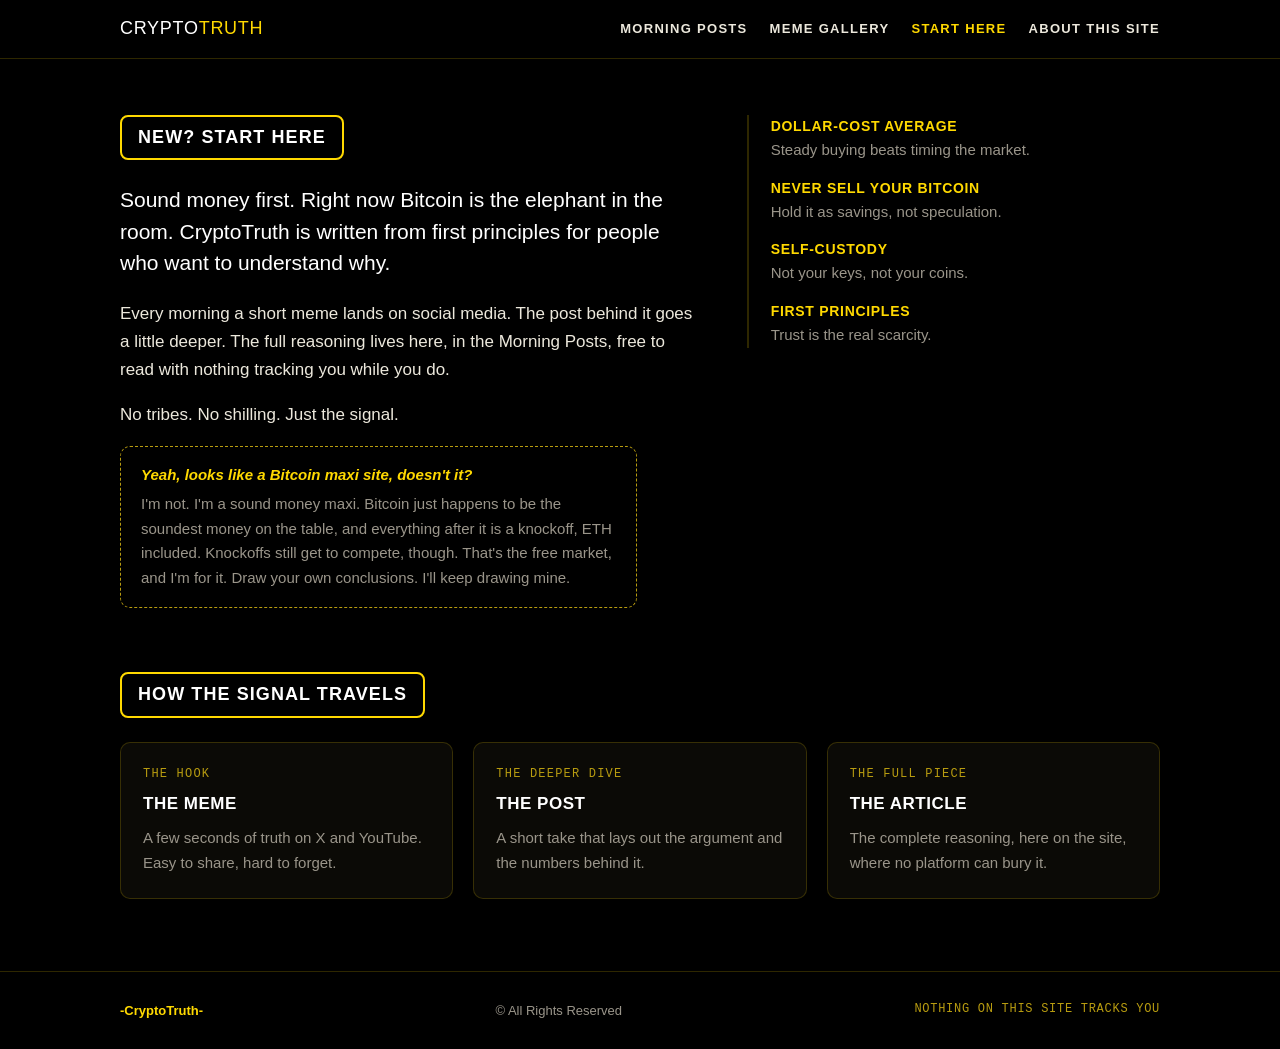
==== docs/start/index.html @ d20cdf13 "Build the CryptoTruth site: home, Morning Posts, Meme Gallery, Start Here, About Static site generat" ====
<!doctype html>
<html lang="en">
<head>
<meta charset="utf-8">
<meta name="viewport" content="width=device-width, initial-scale=1">
<meta name="referrer" content="no-referrer">
<title>Start Here | CryptoTruth</title>
<meta name="description" content="Sound money, first principles, and the signal behind the noise.">
<link rel="stylesheet" href="../assets/site.css">
</head>
<body>
<header class="top">
  <div class="top-inner">
    <a class="mark" href="../" aria-label="CryptoTruth home">CRYPTO<span>TRUTH</span></a>
    <button class="menu-btn" id="menu-btn" type="button" aria-expanded="false" aria-controls="main-nav">Menu</button>
    <nav class="nav" id="main-nav" aria-label="Main">
      <a href="../posts/">Morning Posts</a>
      <a href="../gallery/">Meme Gallery</a>
      <a href="../start/" aria-current="page">Start Here</a>
      <a href="../about/">About This Site</a>
    </nav>
  </div>
</header>
<main class="page">
<section class="intro">
  <div>
    <h2 class="box-title">New? Start Here</h2>
    <p class="lede">Sound money first. Right now Bitcoin is the elephant in the room. CryptoTruth is written from first principles for people who want to understand why.</p>
    <p>Every morning a short meme lands on social media. The post behind it goes a little deeper. The full reasoning lives here, in the Morning Posts, free to read with nothing tracking you while you do.</p>
    <p>No tribes. No shilling. Just the signal.</p>
    <aside class="aside">
      <b>Yeah, looks like a Bitcoin maxi site, doesn't it?</b>
      I'm not. I'm a sound money maxi. Bitcoin just happens to be the soundest money on the table, and everything after it is a knockoff, ETH included. Knockoffs still get to compete, though. That's the free market, and I'm for it. Draw your own conclusions. I'll keep drawing mine.
    </aside>
  </div>
  <ul class="tenets" aria-label="Core positions">
    <li><b>Dollar-cost average</b>Steady buying beats timing the market.</li>
    <li><b>Never sell your Bitcoin</b>Hold it as savings, not speculation.</li>
    <li><b>Self-custody</b>Not your keys, not your coins.</li>
    <li><b>First principles</b>Trust is the real scarcity.</li>
  </ul>
</section>

<section aria-labelledby="path-title">
  <h2 class="box-title" id="path-title">How the Signal Travels</h2>
  <div class="path">
    <div class="step"><div class="n">THE HOOK</div><h3>The Meme</h3><p>A few seconds of truth on X and YouTube. Easy to share, hard to forget.</p></div>
    <div class="step"><div class="n">THE DEEPER DIVE</div><h3>The Post</h3><p>A short take that lays out the argument and the numbers behind it.</p></div>
    <div class="step"><div class="n">THE FULL PIECE</div><h3>The Article</h3><p>The complete reasoning, here on the site, where no platform can bury it.</p></div>
  </div>
</section>

</main>
<footer>
  <div class="foot">
    <span class="sign">-CryptoTruth-</span>
    <span>&copy; All Rights Reserved</span>
    <span class="clean">Nothing on this site tracks you</span>
  </div>
</footer>
<script src="../assets/site.js"></script>
</body>
</html>
---- docs/assets/site.css ----
/* CryptoTruth site styles. One look: black + signal gold, matching the memes.
   No web fonts: system fonts only, so no third-party requests. */
:root {
  --ink: #000000;
  --panel: #0b0a06;
  --gold: #ffd900;
  --gold-dim: #b89c10;
  --gold-faint: rgba(255, 217, 0, 0.18);
  --text: #ece8dc;
  --muted: #9a958a;
  --display: "Arial Black", "Helvetica Neue", Arial, "Liberation Sans", sans-serif;
  --body: "Helvetica Neue", Arial, "Liberation Sans", sans-serif;
  --mono: ui-monospace, "SF Mono", Consolas, "Liberation Mono", monospace;
  color-scheme: dark;
}
* { box-sizing: border-box; }
html, body { background: var(--ink); color: var(--text); }
body { font-family: var(--body); font-size: 17px; line-height: 1.65; margin: 0; }
a { color: var(--gold); text-decoration: none; }
a:hover, a:focus-visible { text-decoration: underline; text-underline-offset: 3px; }
:focus-visible { outline: 2px solid var(--gold); outline-offset: 3px; }
img, video { max-width: 100%; }

/* Header */
.top { position: sticky; top: 0; z-index: 10; background: rgba(0,0,0,0.9); backdrop-filter: blur(6px); border-bottom: 1px solid var(--gold-faint); }
.top-inner { max-width: 1080px; margin: 0 auto; padding: 14px 20px; display: flex; align-items: center; justify-content: space-between; gap: 16px; flex-wrap: wrap; }
.mark { font-family: var(--display); font-size: 18px; letter-spacing: 0.04em; color: #fff; }
.mark span { color: var(--gold); }
.mark:hover { text-decoration: none; }
.nav { display: flex; gap: 22px; flex-wrap: wrap; font-size: 13px; text-transform: uppercase; letter-spacing: 0.1em; font-weight: 700; }
.nav a { color: var(--text); }
.nav a:hover, .nav a:focus-visible, .nav a[aria-current] { color: var(--gold); }
.menu-btn { display: none; background: transparent; border: 1px solid var(--gold-dim); color: var(--gold); border-radius: 8px; padding: 6px 12px; font: 700 12px var(--body); letter-spacing: 0.1em; text-transform: uppercase; cursor: pointer; }

/* Shared pieces */
.box-title { display: inline-block; border: 2px solid var(--gold); border-radius: 8px; padding: 6px 16px; margin: 0 0 24px; font-family: var(--display); font-size: 18px; letter-spacing: 0.06em; text-transform: uppercase; color: #fff; }
.label { font-family: var(--mono); font-size: 12px; letter-spacing: 0.12em; text-transform: uppercase; color: var(--gold); margin-bottom: 6px; }
.sig { color: var(--gold); font-weight: 700; font-size: clamp(14px, 2vw, 17px); }
.sig em { font-weight: 400; }
.btn { display: inline-block; background: var(--gold); color: var(--ink); font-weight: 800; text-transform: uppercase; letter-spacing: 0.08em; font-size: 13px; padding: 12px 18px; border-radius: 8px; white-space: nowrap; }
.btn:hover, .btn:focus-visible { text-decoration: none; background: #fff; }
.page { max-width: 1080px; margin: 0 auto; padding: 56px 20px 32px; display: grid; gap: 64px; }
.narrow { max-width: 720px; margin: 0 auto; padding: 0 20px; }
.prose p { margin: 0 0 1.1em; }
.prose h2 { margin: 1.8em 0 0.6em; font-family: var(--display); font-weight: 900; font-size: 22px; text-transform: uppercase; letter-spacing: 0.02em; color: #fff; }
.prose blockquote { margin: 1.4em 0; padding: 4px 0 4px 22px; border-left: 3px solid var(--gold); font-size: 21px; line-height: 1.5; color: #fff; }
.prose blockquote p { margin: 0; }
.prose ul, .prose ol { padding-left: 1.2em; margin: 0 0 1.1em; }
.prose li { margin-bottom: 0.4em; }
.prose li::marker { color: var(--gold); }
.page-head { padding-block: 48px 8px; }
.page-head h1 { margin: 0 0 12px; font-family: var(--display); font-weight: 900; color: #fff; text-transform: uppercase; font-size: clamp(28px, 5vw, 44px); line-height: 1.15; text-wrap: balance; }
.page-head p { margin: 0; color: var(--muted); max-width: 62ch; }

/* Home hero */
.hero { position: relative; overflow: hidden; border-bottom: 1px solid var(--gold-faint); }
#rain { position: absolute; inset: 0; width: 100%; height: 100%; display: block; }
.hero-inner { position: relative; max-width: 1080px; margin: 0 auto; padding: clamp(90px, 16vw, 170px) 20px; display: flex; flex-direction: column; align-items: center; gap: 18px; text-align: center; }
.frame { margin: 0; background: var(--ink); border: 3px solid var(--gold); border-radius: 12px; padding: 18px clamp(20px, 5vw, 44px); font-family: var(--display); font-weight: 900; color: #fff; font-size: clamp(22px, 4.6vw, 44px); line-height: 1.2; text-transform: uppercase; text-wrap: balance; max-width: 100%; }
.lede-band { display: grid; grid-template-columns: minmax(0, 1.4fr) minmax(0, 1fr); gap: 40px; align-items: center; }
.lede-band p { margin: 0; font-size: 21px; line-height: 1.5; color: #fff; max-width: 60ch; }

/* Start Here */
.intro { display: grid; grid-template-columns: minmax(0, 1.4fr) minmax(0, 1fr); gap: 48px; align-items: start; }
.intro p { margin: 0 0 1em; max-width: 62ch; }
.intro .lede { font-size: 21px; line-height: 1.5; color: #fff; }
.aside { display: block; margin-top: 8px; padding: 16px 20px; border: 1px dashed var(--gold-dim); border-radius: 10px; font-size: 15px; color: var(--muted); max-width: 62ch; }
.aside b { display: block; color: var(--gold); margin-bottom: 4px; font-style: italic; }
.tenets { list-style: none; margin: 0; padding: 0 0 0 22px; display: grid; gap: 14px; border-left: 2px solid var(--gold-faint); }
.tenets li { font-size: 15px; color: var(--muted); }
.tenets b { display: block; color: var(--gold); font-family: var(--display); font-weight: 900; text-transform: uppercase; letter-spacing: 0.05em; font-size: 14px; }
.path { display: grid; grid-template-columns: repeat(3, minmax(0, 1fr)); gap: 20px; }
.step { border: 1px solid var(--gold-faint); border-radius: 10px; padding: 22px; background: var(--panel); }
.step .n { font-family: var(--mono); font-size: 12px; color: var(--gold-dim); letter-spacing: 0.1em; }
.step h3 { margin: 6px 0 8px; font-family: var(--display); text-transform: uppercase; font-size: 17px; color: #fff; letter-spacing: 0.03em; }
.step p { margin: 0; font-size: 15px; color: var(--muted); }

/* Post lists */
.posts { display: grid; border-top: 1px solid var(--gold-faint); }
.post-row { display: grid; grid-template-columns: 150px minmax(0, 1fr); gap: 24px; padding-block: 26px; border-bottom: 1px solid var(--gold-faint); }
.post-row .meta { font-family: var(--mono); font-size: 12px; color: var(--gold-dim); text-transform: uppercase; letter-spacing: 0.08em; padding-top: 5px; }
.post-row h3 { margin: 0 0 6px; font-family: var(--display); font-size: 22px; line-height: 1.25; text-transform: uppercase; text-wrap: balance; }
.post-row h3 a { color: #fff; }
.post-row h3 a:hover { color: var(--gold); }
.post-row p { margin: 0; color: var(--muted); max-width: 64ch; }
.all { margin-top: 20px; font-weight: 700; font-size: 14px; text-transform: uppercase; letter-spacing: 0.1em; }

/* Gallery */
.gallery { display: grid; grid-template-columns: repeat(auto-fill, minmax(220px, 1fr)); gap: 20px; }
.tile { display: grid; gap: 10px; color: #fff; }
.tile img { width: 100%; aspect-ratio: 1 / 1; object-fit: cover; border: 2px solid var(--gold-faint); border-radius: 10px; display: block; }
.tile:hover { text-decoration: none; }
.tile:hover img { border-color: var(--gold); }
.tile span { font-family: var(--display); text-transform: uppercase; font-size: 15px; }
.tile small { font-family: var(--mono); color: var(--gold-dim); font-size: 11px; letter-spacing: 0.1em; }

/* Article */
.meme { padding-block: 40px 8px; display: grid; gap: 18px; justify-items: center; text-align: center; }
.crumb { font-family: var(--mono); font-size: 12px; letter-spacing: 0.1em; text-transform: uppercase; color: var(--gold-dim); }
.video { width: 100%; max-width: 560px; aspect-ratio: 1 / 1; border: 2px solid var(--gold-faint); border-radius: 12px; overflow: hidden; background: #000; }
.video video { width: 100%; height: 100%; display: block; object-fit: cover; }
.sound { font-size: 13px; color: var(--muted); margin-top: -8px; }
.meme h1 { margin: 6px 0 0; font-family: var(--display); font-weight: 900; color: #fff; text-transform: uppercase; font-size: clamp(26px, 5vw, 40px); line-height: 1.15; text-wrap: balance; }
.meta-line { font-family: var(--mono); font-size: 13px; color: var(--muted); display: flex; gap: 8px 18px; flex-wrap: wrap; justify-content: center; }
.take { margin-block: 36px; border: 1px solid var(--gold-faint); border-left: 3px solid var(--gold); border-radius: 10px; background: var(--panel); padding: 20px 24px; }
.take p { margin: 0; }
.sample { font-family: var(--mono); font-size: 12px; color: var(--gold-dim); border: 1px dashed var(--gold-dim); border-radius: 6px; padding: 6px 10px; display: inline-block; margin-bottom: 18px; }
article.prose { font-size: 18px; line-height: 1.7; }
.signoff { margin-top: 2.4em; }
.signoff .name { color: var(--gold); font-weight: 700; }
.signoff .rights { margin-top: 2.2em; color: var(--muted); font-size: 15px; }
.signoff .toc { font-weight: 700; font-size: 15px; }
.channels { margin-block: 48px 24px; border-top: 1px solid var(--gold-faint); padding-top: 28px; display: grid; gap: 16px; }
.chips { display: flex; flex-wrap: wrap; gap: 10px; }
.chip { border: 1px solid var(--gold-dim); border-radius: 999px; padding: 7px 16px; font-size: 14px; font-weight: 700; color: var(--text); background: transparent; font-family: inherit; cursor: pointer; }
a.chip:hover, button.chip:hover, .chip:focus-visible { border-color: var(--gold); color: var(--gold); text-decoration: none; }
.chip.soon { opacity: 0.55; cursor: default; }
.chip.soon small { font-weight: 400; color: var(--muted); }
.copied { font-size: 13px; color: var(--gold); min-height: 1.2em; }
.pager { display: grid; grid-template-columns: 1fr 1fr; gap: 14px; margin-bottom: 60px; }
.pager a { border: 1px solid var(--gold-faint); border-radius: 10px; padding: 16px 18px; display: grid; gap: 4px; color: #fff; font-weight: 700; }
.pager a:hover { border-color: var(--gold); text-decoration: none; }
.pager small { font-family: var(--mono); font-weight: 400; font-size: 11px; letter-spacing: 0.1em; text-transform: uppercase; color: var(--gold-dim); }
.pager .next { text-align: right; }

/* Transparency note */
.note { border: 2px solid var(--gold); border-radius: 12px; padding: 26px clamp(20px, 4vw, 36px); display: grid; grid-template-columns: minmax(0, 1fr) auto; gap: 24px; align-items: center; }
.note h2 { margin: 0 0 6px; font-family: var(--display); font-size: 20px; text-transform: uppercase; color: #fff; letter-spacing: 0.03em; }
.note p { margin: 0; color: var(--muted); max-width: 66ch; }

/* Footer */
footer { border-top: 1px solid var(--gold-faint); margin-top: 40px; }
.foot { max-width: 1080px; margin: 0 auto; padding: 28px 20px; display: flex; flex-wrap: wrap; gap: 12px 28px; justify-content: space-between; font-size: 13px; color: var(--muted); }
.foot .sign { color: var(--gold); font-weight: 700; }
.foot .clean { font-family: var(--mono); font-size: 12px; letter-spacing: 0.06em; text-transform: uppercase; color: var(--gold-dim); }

@media (max-width: 760px) {
  .intro, .note, .lede-band { grid-template-columns: 1fr; }
  .path { grid-template-columns: 1fr; }
  .post-row { grid-template-columns: 1fr; gap: 6px; }
  .menu-btn { display: inline-block; }
  .nav { display: none; width: 100%; flex-direction: column; gap: 12px; padding-block: 8px 4px; font-size: 14px; }
  .nav.open { display: flex; }
  .pager { grid-template-columns: 1fr; }
  .pager .next { text-align: left; }
}
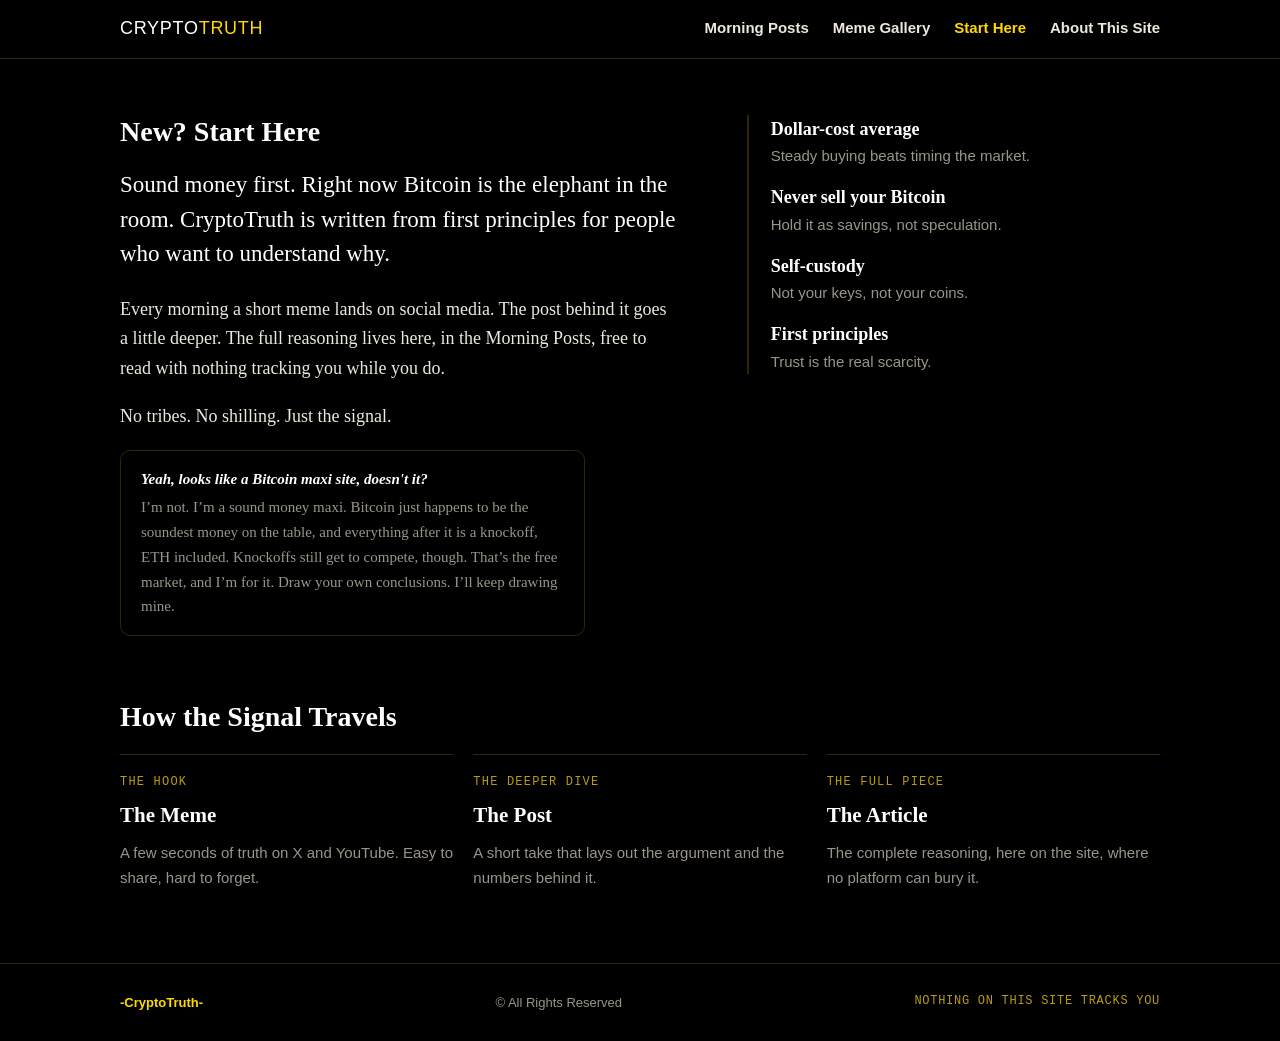
==== commit da6a0d2a: "Make Start Here and About This Site plain-text pages Both are now Markdown files like the posts, so " ====
--- a/docs/start/index.html
+++ b/docs/start/index.html
@@ -28,10 +28,7 @@
     <p class="lede">Sound money first. Right now Bitcoin is the elephant in the room. CryptoTruth is written from first principles for people who want to understand why.</p>
     <p>Every morning a short meme lands on social media. The post behind it goes a little deeper. The full reasoning lives here, in the Morning Posts, free to read with nothing tracking you while you do.</p>
     <p>No tribes. No shilling. Just the signal.</p>
-    <aside class="aside">
-      <b>Yeah, looks like a Bitcoin maxi site, doesn't it?</b>
-      I'm not. I'm a sound money maxi. Bitcoin just happens to be the soundest money on the table, and everything after it is a knockoff, ETH included. Knockoffs still get to compete, though. That's the free market, and I'm for it. Draw your own conclusions. I'll keep drawing mine.
-    </aside>
+    <aside class="aside"><b>Yeah, looks like a Bitcoin maxi site, doesn&#x27;t it?</b>I&rsquo;m not. I&rsquo;m a sound money maxi. Bitcoin just happens to be the soundest money on the table, and everything after it is a knockoff, ETH included. Knockoffs still get to compete, though. That&rsquo;s the free market, and I&rsquo;m for it. Draw your own conclusions. I&rsquo;ll keep drawing mine.</aside>
   </div>
   <ul class="tenets" aria-label="Core positions">
     <li><b>Dollar-cost average</b>Steady buying beats timing the market.</li>
@@ -40,16 +37,14 @@
     <li><b>First principles</b>Trust is the real scarcity.</li>
   </ul>
 </section>
-
-<section aria-labelledby="path-title">
-  <h2 class="box-title" id="path-title">How the Signal Travels</h2>
+<section>
+  <h2 class="box-title">How the Signal Travels</h2>
   <div class="path">
     <div class="step"><div class="n">THE HOOK</div><h3>The Meme</h3><p>A few seconds of truth on X and YouTube. Easy to share, hard to forget.</p></div>
     <div class="step"><div class="n">THE DEEPER DIVE</div><h3>The Post</h3><p>A short take that lays out the argument and the numbers behind it.</p></div>
     <div class="step"><div class="n">THE FULL PIECE</div><h3>The Article</h3><p>The complete reasoning, here on the site, where no platform can bury it.</p></div>
   </div>
 </section>
-
 </main>
 <footer>
   <div class="foot">
--- a/docs/assets/site.css
+++ b/docs/assets/site.css
@@ -10,6 +10,7 @@
   --muted: #9a958a;
   --display: "Arial Black", "Helvetica Neue", Arial, "Liberation Sans", sans-serif;
   --body: "Helvetica Neue", Arial, "Liberation Sans", sans-serif;
+  --serif: "Iowan Old Style", "Palatino Linotype", Palatino, Georgia, "Times New Roman", serif;
   --mono: ui-monospace, "SF Mono", Consolas, "Liberation Mono", monospace;
   color-scheme: dark;
 }
@@ -27,29 +28,30 @@
 .mark { font-family: var(--display); font-size: 18px; letter-spacing: 0.04em; color: #fff; }
 .mark span { color: var(--gold); }
 .mark:hover { text-decoration: none; }
-.nav { display: flex; gap: 22px; flex-wrap: wrap; font-size: 13px; text-transform: uppercase; letter-spacing: 0.1em; font-weight: 700; }
+.nav { display: flex; gap: 24px; flex-wrap: wrap; font-size: 15px; font-weight: 600; }
 .nav a { color: var(--text); }
 .nav a:hover, .nav a:focus-visible, .nav a[aria-current] { color: var(--gold); }
 .menu-btn { display: none; background: transparent; border: 1px solid var(--gold-dim); color: var(--gold); border-radius: 8px; padding: 6px 12px; font: 700 12px var(--body); letter-spacing: 0.1em; text-transform: uppercase; cursor: pointer; }
 
 /* Shared pieces */
-.box-title { display: inline-block; border: 2px solid var(--gold); border-radius: 8px; padding: 6px 16px; margin: 0 0 24px; font-family: var(--display); font-size: 18px; letter-spacing: 0.06em; text-transform: uppercase; color: #fff; }
+.box-title { margin: 0 0 20px; font-family: var(--serif); font-weight: 600; font-size: 28px; line-height: 1.2; color: #fff; }
 .label { font-family: var(--mono); font-size: 12px; letter-spacing: 0.12em; text-transform: uppercase; color: var(--gold); margin-bottom: 6px; }
 .sig { color: var(--gold); font-weight: 700; font-size: clamp(14px, 2vw, 17px); }
 .sig em { font-weight: 400; }
-.btn { display: inline-block; background: var(--gold); color: var(--ink); font-weight: 800; text-transform: uppercase; letter-spacing: 0.08em; font-size: 13px; padding: 12px 18px; border-radius: 8px; white-space: nowrap; }
-.btn:hover, .btn:focus-visible { text-decoration: none; background: #fff; }
+.btn { display: inline-block; border: 1px solid var(--gold-dim); color: var(--gold); font-weight: 600; font-size: 15px; padding: 10px 18px; border-radius: 8px; white-space: nowrap; }
+.btn:hover, .btn:focus-visible { text-decoration: none; border-color: var(--gold); background: rgba(255,217,0,0.08); }
 .page { max-width: 1080px; margin: 0 auto; padding: 56px 20px 32px; display: grid; gap: 64px; }
 .narrow { max-width: 720px; margin: 0 auto; padding: 0 20px; }
 .prose p { margin: 0 0 1.1em; }
-.prose h2 { margin: 1.8em 0 0.6em; font-family: var(--display); font-weight: 900; font-size: 22px; text-transform: uppercase; letter-spacing: 0.02em; color: #fff; }
-.prose blockquote { margin: 1.4em 0; padding: 4px 0 4px 22px; border-left: 3px solid var(--gold); font-size: 21px; line-height: 1.5; color: #fff; }
+.prose { font-family: var(--serif); }
+.prose h2 { margin: 1.8em 0 0.5em; font-family: var(--serif); font-weight: 600; font-size: 25px; line-height: 1.25; color: #fff; }
+.prose blockquote { margin: 1.4em 0; padding: 4px 0 4px 22px; border-left: 2px solid var(--gold-dim); font-style: italic; font-size: 21px; line-height: 1.5; color: #fff; }
 .prose blockquote p { margin: 0; }
 .prose ul, .prose ol { padding-left: 1.2em; margin: 0 0 1.1em; }
 .prose li { margin-bottom: 0.4em; }
 .prose li::marker { color: var(--gold); }
 .page-head { padding-block: 48px 8px; }
-.page-head h1 { margin: 0 0 12px; font-family: var(--display); font-weight: 900; color: #fff; text-transform: uppercase; font-size: clamp(28px, 5vw, 44px); line-height: 1.15; text-wrap: balance; }
+.page-head h1 { margin: 0 0 12px; font-family: var(--serif); font-weight: 600; color: #fff; font-size: clamp(30px, 5vw, 44px); line-height: 1.15; text-wrap: balance; }
 .page-head p { margin: 0; color: var(--muted); max-width: 62ch; }
 
 /* Home hero */
@@ -58,32 +60,34 @@
 .hero-inner { position: relative; max-width: 1080px; margin: 0 auto; padding: clamp(90px, 16vw, 170px) 20px; display: flex; flex-direction: column; align-items: center; gap: 18px; text-align: center; }
 .frame { margin: 0; background: var(--ink); border: 3px solid var(--gold); border-radius: 12px; padding: 18px clamp(20px, 5vw, 44px); font-family: var(--display); font-weight: 900; color: #fff; font-size: clamp(22px, 4.6vw, 44px); line-height: 1.2; text-transform: uppercase; text-wrap: balance; max-width: 100%; }
 .lede-band { display: grid; grid-template-columns: minmax(0, 1.4fr) minmax(0, 1fr); gap: 40px; align-items: center; }
-.lede-band p { margin: 0; font-size: 21px; line-height: 1.5; color: #fff; max-width: 60ch; }
+.lede-band p { margin: 0; font-family: var(--serif); font-size: 23px; line-height: 1.5; color: #fff; max-width: 60ch; }
 
 /* Start Here */
 .intro { display: grid; grid-template-columns: minmax(0, 1.4fr) minmax(0, 1fr); gap: 48px; align-items: start; }
 .intro p { margin: 0 0 1em; max-width: 62ch; }
-.intro .lede { font-size: 21px; line-height: 1.5; color: #fff; }
-.aside { display: block; margin-top: 8px; padding: 16px 20px; border: 1px dashed var(--gold-dim); border-radius: 10px; font-size: 15px; color: var(--muted); max-width: 62ch; }
-.aside b { display: block; color: var(--gold); margin-bottom: 4px; font-style: italic; }
+.intro p { font-family: var(--serif); font-size: 18px; }
+.intro .lede { font-size: 23px; line-height: 1.5; color: #fff; }
+.aside { display: block; margin-top: 8px; padding: 16px 20px; border: 1px solid var(--gold-faint); border-radius: 10px; font-size: 15px; color: var(--muted); max-width: 62ch; }
+.aside { font-family: var(--serif); }
+.aside b { display: block; color: #fff; margin-bottom: 4px; font-style: italic; font-weight: 600; }
 .tenets { list-style: none; margin: 0; padding: 0 0 0 22px; display: grid; gap: 14px; border-left: 2px solid var(--gold-faint); }
 .tenets li { font-size: 15px; color: var(--muted); }
-.tenets b { display: block; color: var(--gold); font-family: var(--display); font-weight: 900; text-transform: uppercase; letter-spacing: 0.05em; font-size: 14px; }
+.tenets b { display: block; color: #fff; font-family: var(--serif); font-weight: 600; font-size: 18px; }
 .path { display: grid; grid-template-columns: repeat(3, minmax(0, 1fr)); gap: 20px; }
-.step { border: 1px solid var(--gold-faint); border-radius: 10px; padding: 22px; background: var(--panel); }
+.step { border-top: 1px solid var(--gold-faint); padding: 18px 0 0; }
 .step .n { font-family: var(--mono); font-size: 12px; color: var(--gold-dim); letter-spacing: 0.1em; }
-.step h3 { margin: 6px 0 8px; font-family: var(--display); text-transform: uppercase; font-size: 17px; color: #fff; letter-spacing: 0.03em; }
+.step h3 { margin: 6px 0 8px; font-family: var(--serif); font-weight: 600; font-size: 21px; color: #fff; }
 .step p { margin: 0; font-size: 15px; color: var(--muted); }
 
 /* Post lists */
 .posts { display: grid; border-top: 1px solid var(--gold-faint); }
 .post-row { display: grid; grid-template-columns: 150px minmax(0, 1fr); gap: 24px; padding-block: 26px; border-bottom: 1px solid var(--gold-faint); }
 .post-row .meta { font-family: var(--mono); font-size: 12px; color: var(--gold-dim); text-transform: uppercase; letter-spacing: 0.08em; padding-top: 5px; }
-.post-row h3 { margin: 0 0 6px; font-family: var(--display); font-size: 22px; line-height: 1.25; text-transform: uppercase; text-wrap: balance; }
+.post-row h3 { margin: 0 0 6px; font-family: var(--serif); font-weight: 600; font-size: 25px; line-height: 1.25; text-wrap: balance; }
 .post-row h3 a { color: #fff; }
 .post-row h3 a:hover { color: var(--gold); }
 .post-row p { margin: 0; color: var(--muted); max-width: 64ch; }
-.all { margin-top: 20px; font-weight: 700; font-size: 14px; text-transform: uppercase; letter-spacing: 0.1em; }
+.all { margin-top: 20px; font-weight: 600; font-size: 15px; }
 
 /* Gallery */
 .gallery { display: grid; grid-template-columns: repeat(auto-fill, minmax(220px, 1fr)); gap: 20px; }
@@ -91,7 +95,7 @@
 .tile img { width: 100%; aspect-ratio: 1 / 1; object-fit: cover; border: 2px solid var(--gold-faint); border-radius: 10px; display: block; }
 .tile:hover { text-decoration: none; }
 .tile:hover img { border-color: var(--gold); }
-.tile span { font-family: var(--display); text-transform: uppercase; font-size: 15px; }
+.tile span { font-family: var(--serif); font-weight: 600; font-size: 18px; }
 .tile small { font-family: var(--mono); color: var(--gold-dim); font-size: 11px; letter-spacing: 0.1em; }
 
 /* Article */
@@ -100,19 +104,19 @@
 .video { width: 100%; max-width: 560px; aspect-ratio: 1 / 1; border: 2px solid var(--gold-faint); border-radius: 12px; overflow: hidden; background: #000; }
 .video video { width: 100%; height: 100%; display: block; object-fit: cover; }
 .sound { font-size: 13px; color: var(--muted); margin-top: -8px; }
-.meme h1 { margin: 6px 0 0; font-family: var(--display); font-weight: 900; color: #fff; text-transform: uppercase; font-size: clamp(26px, 5vw, 40px); line-height: 1.15; text-wrap: balance; }
+.meme h1 { margin: 6px 0 0; font-family: var(--serif); font-weight: 600; color: #fff; font-size: clamp(30px, 5vw, 42px); line-height: 1.15; text-wrap: balance; }
 .meta-line { font-family: var(--mono); font-size: 13px; color: var(--muted); display: flex; gap: 8px 18px; flex-wrap: wrap; justify-content: center; }
-.take { margin-block: 36px; border: 1px solid var(--gold-faint); border-left: 3px solid var(--gold); border-radius: 10px; background: var(--panel); padding: 20px 24px; }
-.take p { margin: 0; }
+.take { margin-block: 32px; border-block: 1px solid var(--gold-faint); padding: 18px 0; }
+.take p { margin: 0; font-family: var(--serif); font-size: 20px; line-height: 1.55; color: #fff; }
 .sample { font-family: var(--mono); font-size: 12px; color: var(--gold-dim); border: 1px dashed var(--gold-dim); border-radius: 6px; padding: 6px 10px; display: inline-block; margin-bottom: 18px; }
-article.prose { font-size: 18px; line-height: 1.7; }
+article.prose { font-size: 19px; line-height: 1.75; }
 .signoff { margin-top: 2.4em; }
 .signoff .name { color: var(--gold); font-weight: 700; }
 .signoff .rights { margin-top: 2.2em; color: var(--muted); font-size: 15px; }
 .signoff .toc { font-weight: 700; font-size: 15px; }
 .channels { margin-block: 48px 24px; border-top: 1px solid var(--gold-faint); padding-top: 28px; display: grid; gap: 16px; }
 .chips { display: flex; flex-wrap: wrap; gap: 10px; }
-.chip { border: 1px solid var(--gold-dim); border-radius: 999px; padding: 7px 16px; font-size: 14px; font-weight: 700; color: var(--text); background: transparent; font-family: inherit; cursor: pointer; }
+.chip { border: 1px solid var(--gold-faint); border-radius: 999px; padding: 7px 16px; font-size: 14px; font-weight: 700; color: var(--text); background: transparent; font-family: inherit; cursor: pointer; }
 a.chip:hover, button.chip:hover, .chip:focus-visible { border-color: var(--gold); color: var(--gold); text-decoration: none; }
 .chip.soon { opacity: 0.55; cursor: default; }
 .chip.soon small { font-weight: 400; color: var(--muted); }
@@ -124,8 +128,8 @@
 .pager .next { text-align: right; }
 
 /* Transparency note */
-.note { border: 2px solid var(--gold); border-radius: 12px; padding: 26px clamp(20px, 4vw, 36px); display: grid; grid-template-columns: minmax(0, 1fr) auto; gap: 24px; align-items: center; }
-.note h2 { margin: 0 0 6px; font-family: var(--display); font-size: 20px; text-transform: uppercase; color: #fff; letter-spacing: 0.03em; }
+.note { border: 1px solid var(--gold-faint); border-radius: 12px; padding: 26px clamp(20px, 4vw, 36px); display: grid; grid-template-columns: minmax(0, 1fr) auto; gap: 24px; align-items: center; }
+.note h2 { margin: 0 0 6px; font-family: var(--serif); font-weight: 600; font-size: 22px; color: #fff; }
 .note p { margin: 0; color: var(--muted); max-width: 66ch; }
 
 /* Footer */
